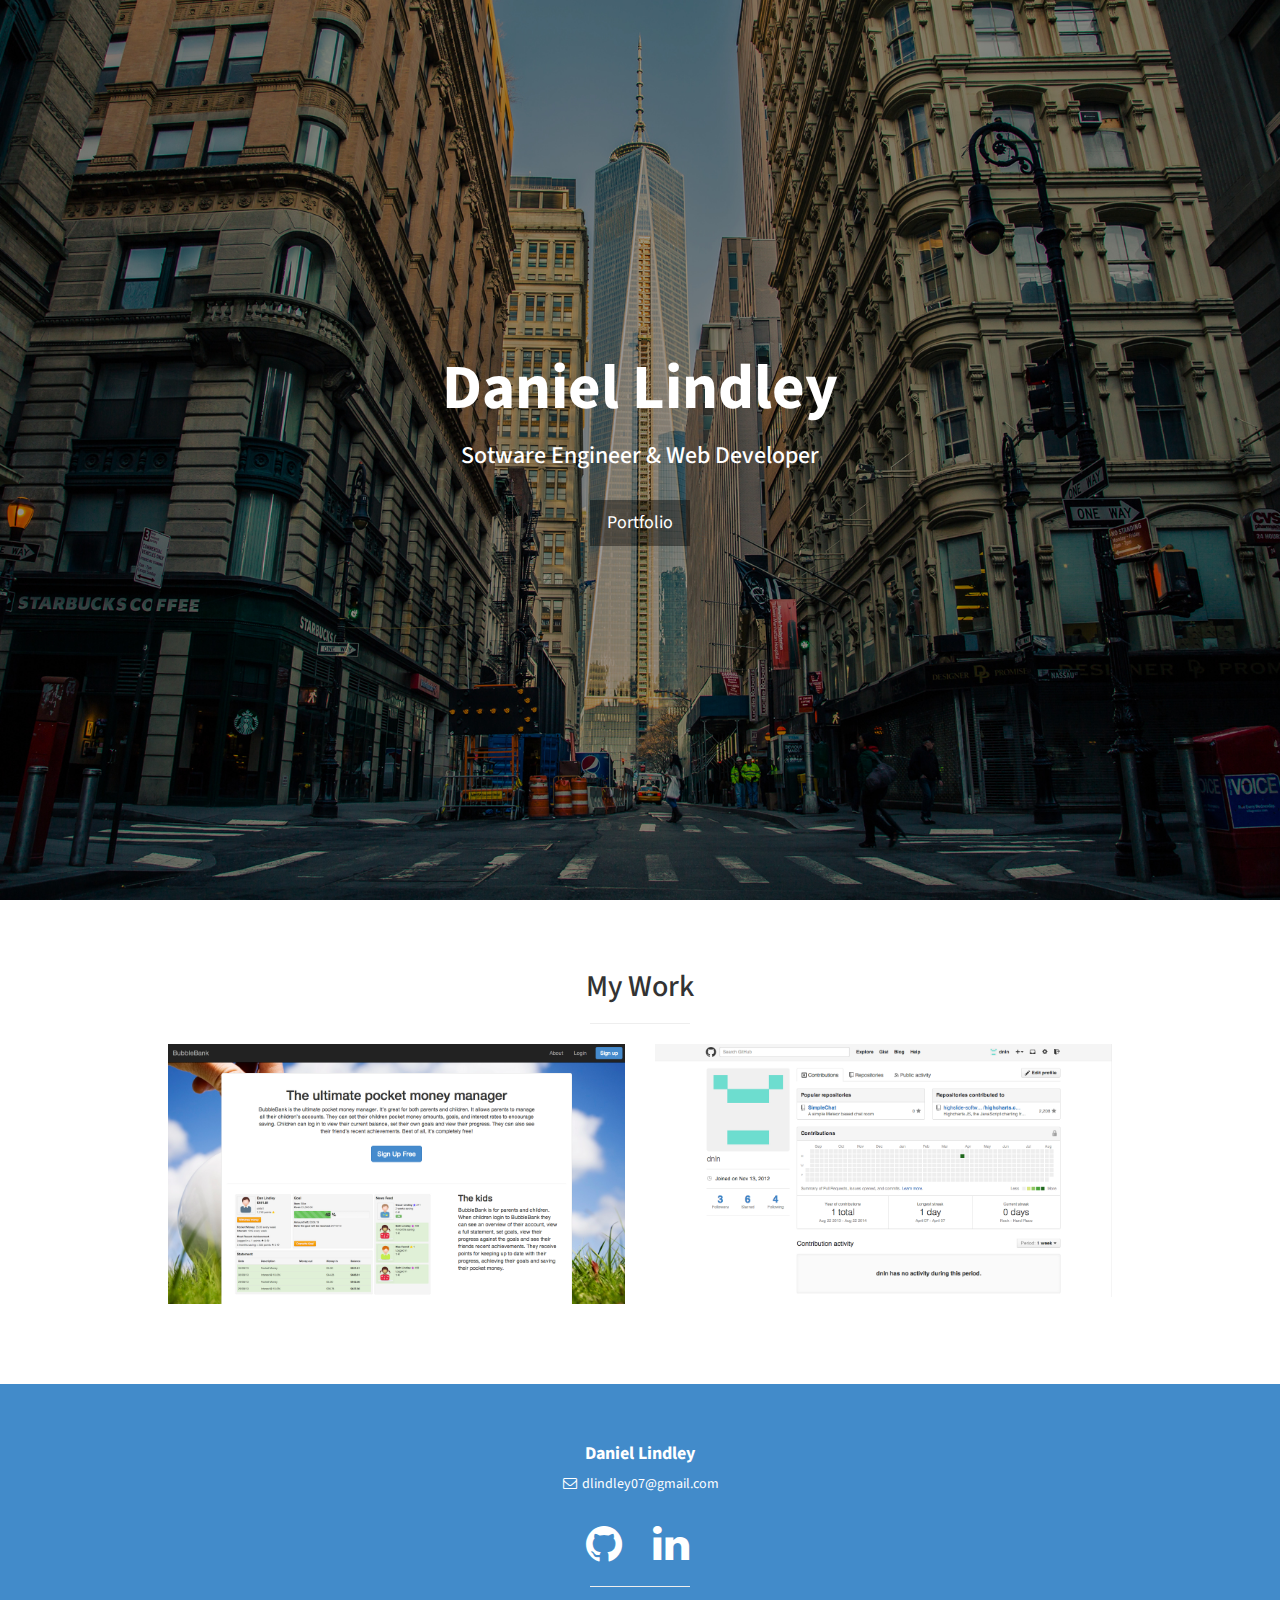
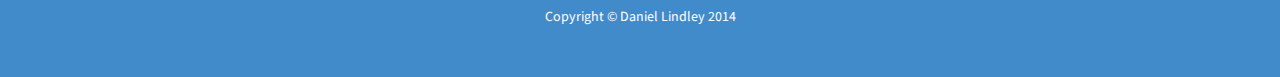
==== index.html @ fd686395 "Inital portfolio commit" ====
<!DOCTYPE html>
<html lang="en">

<head>

    <meta charset="utf-8">
    <meta http-equiv="X-UA-Compatible" content="IE=edge">
    <meta name="viewport" content="width=device-width, initial-scale=1">
    <meta name="description" content="Daniel Lindley's portfolio">
    <meta name="author" content="Daniel Lindley">

    <title>Daniel Lindley</title>

    <!-- Bootstrap Core CSS -->
    <link href="css/bootstrap.min.css" rel="stylesheet">

    <!-- Custom CSS -->
    <link href="css/app.css" rel="stylesheet">

    <!-- Custom Fonts -->
    <link href="font-awesome-4.1.0/css/font-awesome.min.css" rel="stylesheet" type="text/css">
    <link href="http://fonts.googleapis.com/css?family=Source+Sans+Pro:300,400,700,300italic,400italic,700italic" rel="stylesheet" type="text/css">

    <!-- HTML5 Shim and Respond.js IE8 support of HTML5 elements and media queries -->
    <!-- WARNING: Respond.js doesn't work if you view the page via file:// -->
    <!--[if lt IE 9]>
        <script src="https://oss.maxcdn.com/libs/html5shiv/3.7.0/html5shiv.js"></script>
        <script src="https://oss.maxcdn.com/libs/respond.js/1.4.2/respond.min.js"></script>
    <![endif]-->

</head>

<body>

    <!-- Header -->
    <header id="top" class="header">
        <div class="text-vertical-center">
            <h1>Daniel Lindley</h1>
            <h3>Sotware Engineer &amp; Web Developer</h3>
            <br>
            <a href="#portfolio" class="btn btn-dark btn-lg">Portfolio</a>
        </div>
    </header>

    <!-- Portfolio -->
    <section id="portfolio" class="portfolio">
        <div class="container">
            <div class="row">
                <div class="col-lg-10 col-lg-offset-1 text-center">
                    <h2>My Work</h2>
                    <hr class="small">
                    <div class="row">
                        <div class="col-md-6">
                            <div class="portfolio-item">
                                <a href="http://www.bubblebank.com" target="_blank">
                                    <img class="img-portfolio img-responsive" src="img/portfolio-1.png">
                                </a>
                            </div>
                        </div>
                        <div class="col-md-6">
                            <div class="portfolio-item">
                                <a href="https://github.com/dnln" target="_blank">
                                    <img class="img-portfolio img-responsive" src="img/portfolio-2.png">
                                </a>
                            </div>
                        </div>
                    </div>
                </div>
                <!-- /.col-lg-10 -->
            </div>
            <!-- /.row -->
        </div>
        <!-- /.container -->
    </section>

    <!-- Call to Action -->
    <aside class="call-to-action bg-primary">
        <div class="container">
            <div class="row">
                <div class="col-lg-10 col-lg-offset-1 text-center">
                    <h4><strong>Daniel Lindley</strong></h4>
                    <ul class="list-unstyled">
                        <li><i class="fa fa-envelope-o fa-fw"></i> dlindley07@gmail.com</li>
                    </ul>
                    <br>
                    <ul class="list-inline">
                        <li>
                            <a class="social-media" href="https://github.com/dnln" target="_blank"><i class="fa fa-github fa-fw fa-3x"></i></a>
                        </li>
                        <li>
                            <a class="social-media" href="https://www.linkedin.com/pub/daniel-lindley/30/8a0/608" target="_blank"><i class="fa fa-linkedin fa-fw fa-3x"></i></a>
                        </li>
                    </ul>
                    <hr class="small">
                    Copyright &copy; Daniel Lindley 2014
                </div>
            </div>
        </div>
    </aside>

    

    <!-- jQuery Version 1.11.0 -->
    <script src="js/jquery-1.11.0.js"></script>

    <!-- Custom Theme JavaScript -->
    <script>

    // Scrolls to the selected menu item on the page
    $(function() {
        $('a[href*=#]:not([href=#])').click(function() {
            if (location.pathname.replace(/^\//, '') == this.pathname.replace(/^\//, '') || location.hostname == this.hostname) {

                var target = $(this.hash);
                target = target.length ? target : $('[name=' + this.hash.slice(1) + ']');
                if (target.length) {
                    $('html,body').animate({
                        scrollTop: target.offset().top
                    }, 1000);
                    return false;
                }
            }
        });
    });
    </script>

</body>

</html>
---- css/app.css ----
/* Global Styles */

html,
body {
    width: 100%;
    height: 100%;
}

body {
    font-family: "Source Sans Pro","Helvetica Neue",Helvetica,Arial,sans-serif;
}

.text-vertical-center {
    display: table-cell;
    text-align: center;
    vertical-align: middle;
}

.text-vertical-center h1 {
    margin: 0;
    padding: 0;
    font-size: 4.5em;
    font-weight: 700;
}

/* Custom Button Styles */

.btn-dark {
    border-radius: 0;
    color: #fff;
    background-color: rgba(0,0,0,0.4);
}

.btn-dark:hover,
.btn-dark:focus,
.btn-dark:active {
    color: #fff;
    background-color: rgba(0,0,0,0.7);
}

.btn-light {
    border-radius: 0;
    color: #333;
    background-color: rgb(255,255,255);
}

.btn-light:hover,
.btn-light:focus,
.btn-light:active {
    color: #333;
    background-color: rgba(255,255,255,0.8);
}

/* Custom Horizontal Rule */

hr.small {
    max-width: 100px;
}

/* Header */

.header {
    display: table;
    position: relative;
    width: 100%;
    height: 100%;
    background: url(../img/bg.jpg) no-repeat center center scroll;
    -webkit-background-size: cover;
    -moz-background-size: cover;
    background-size: cover;
    -o-background-size: cover;
    color: #fff;
}

/* Portfolio */

.portfolio {
    padding: 50px 0;
}

.portfolio-item {
    margin-bottom: 30px;
}

.img-portfolio {
    margin: 0 auto;
}

.img-portfolio:hover {
    opacity: 0.8;
}

/* Footer */

.call-to-action {
    padding: 50px 0;
}

.call-to-action .btn {
    margin: 10px;
}

.social-media {
    color: #fff;
}
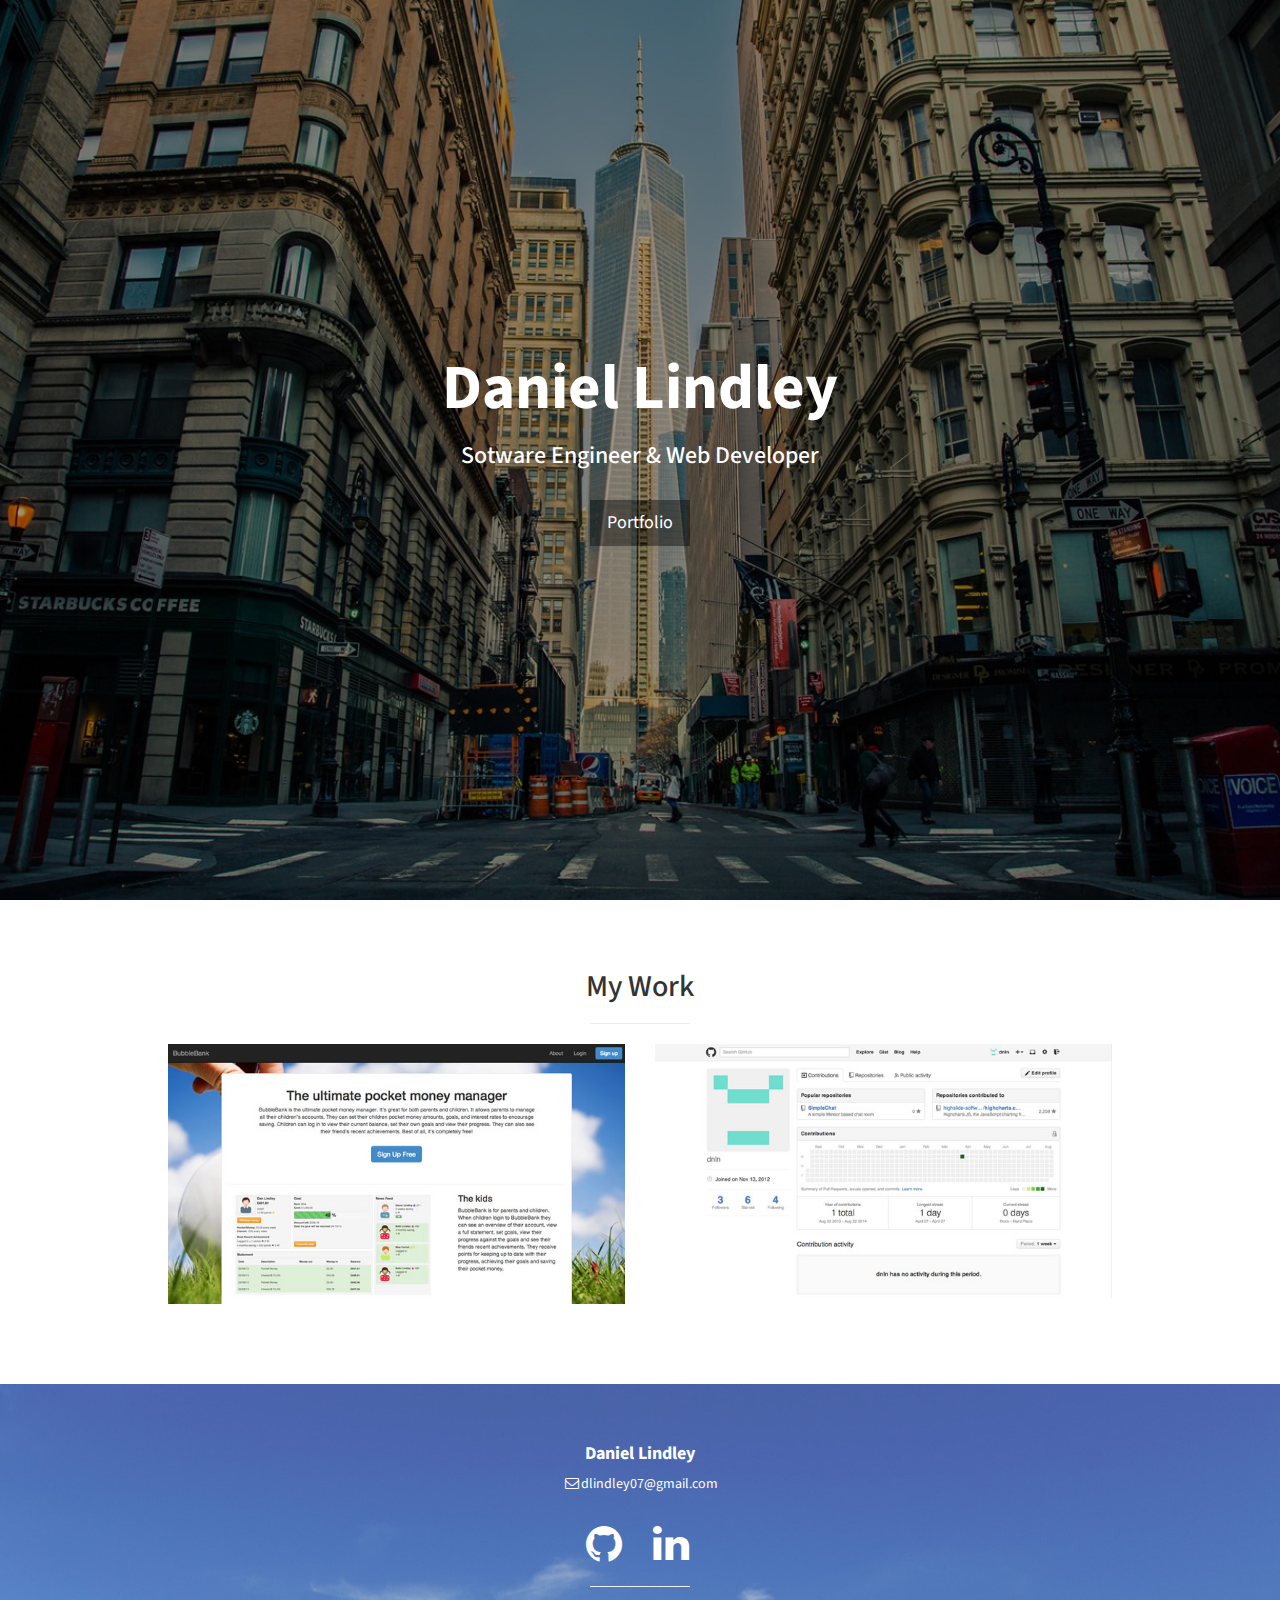
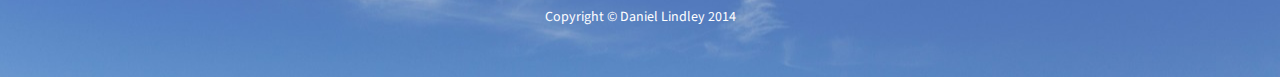
==== commit 4b9ca65d: "Change footer image. Reduce porfolio image size and main image." ====
--- a/index.html
+++ b/index.html
@@ -53,14 +53,14 @@
                         <div class="col-md-6">
                             <div class="portfolio-item">
                                 <a href="http://www.bubblebank.com" target="_blank">
-                                    <img class="img-portfolio img-responsive" src="img/portfolio-1.png">
+                                    <img class="img-portfolio img-responsive" src="img/portfolio-1.jpg">
                                 </a>
                             </div>
                         </div>
                         <div class="col-md-6">
                             <div class="portfolio-item">
                                 <a href="https://github.com/dnln" target="_blank">
-                                    <img class="img-portfolio img-responsive" src="img/portfolio-2.png">
+                                    <img class="img-portfolio img-responsive" src="img/portfolio-2.jpg">
                                 </a>
                             </div>
                         </div>
@@ -80,7 +80,7 @@
                 <div class="col-lg-10 col-lg-offset-1 text-center">
                     <h4><strong>Daniel Lindley</strong></h4>
                     <ul class="list-unstyled">
-                        <li><i class="fa fa-envelope-o fa-fw"></i> dlindley07@gmail.com</li>
+                        <li><a href="mailto:dlindley07@gmail.com" class="social-media"><i class="fa fa-envelope-o fa-fw"></i>dlindley07@gmail.com</a></li>
                     </ul>
                     <br>
                     <ul class="list-inline">
--- a/css/app.css
+++ b/css/app.css
@@ -94,6 +94,7 @@
 
 .call-to-action {
     padding: 50px 0;
+    background: url(../img/footer.jpg) no-repeat center center scroll;
 }
 
 .call-to-action .btn {
@@ -102,4 +103,8 @@
 
 .social-media {
     color: #fff;
+}
+
+.social-media:hover {
+    color: #fff;
 }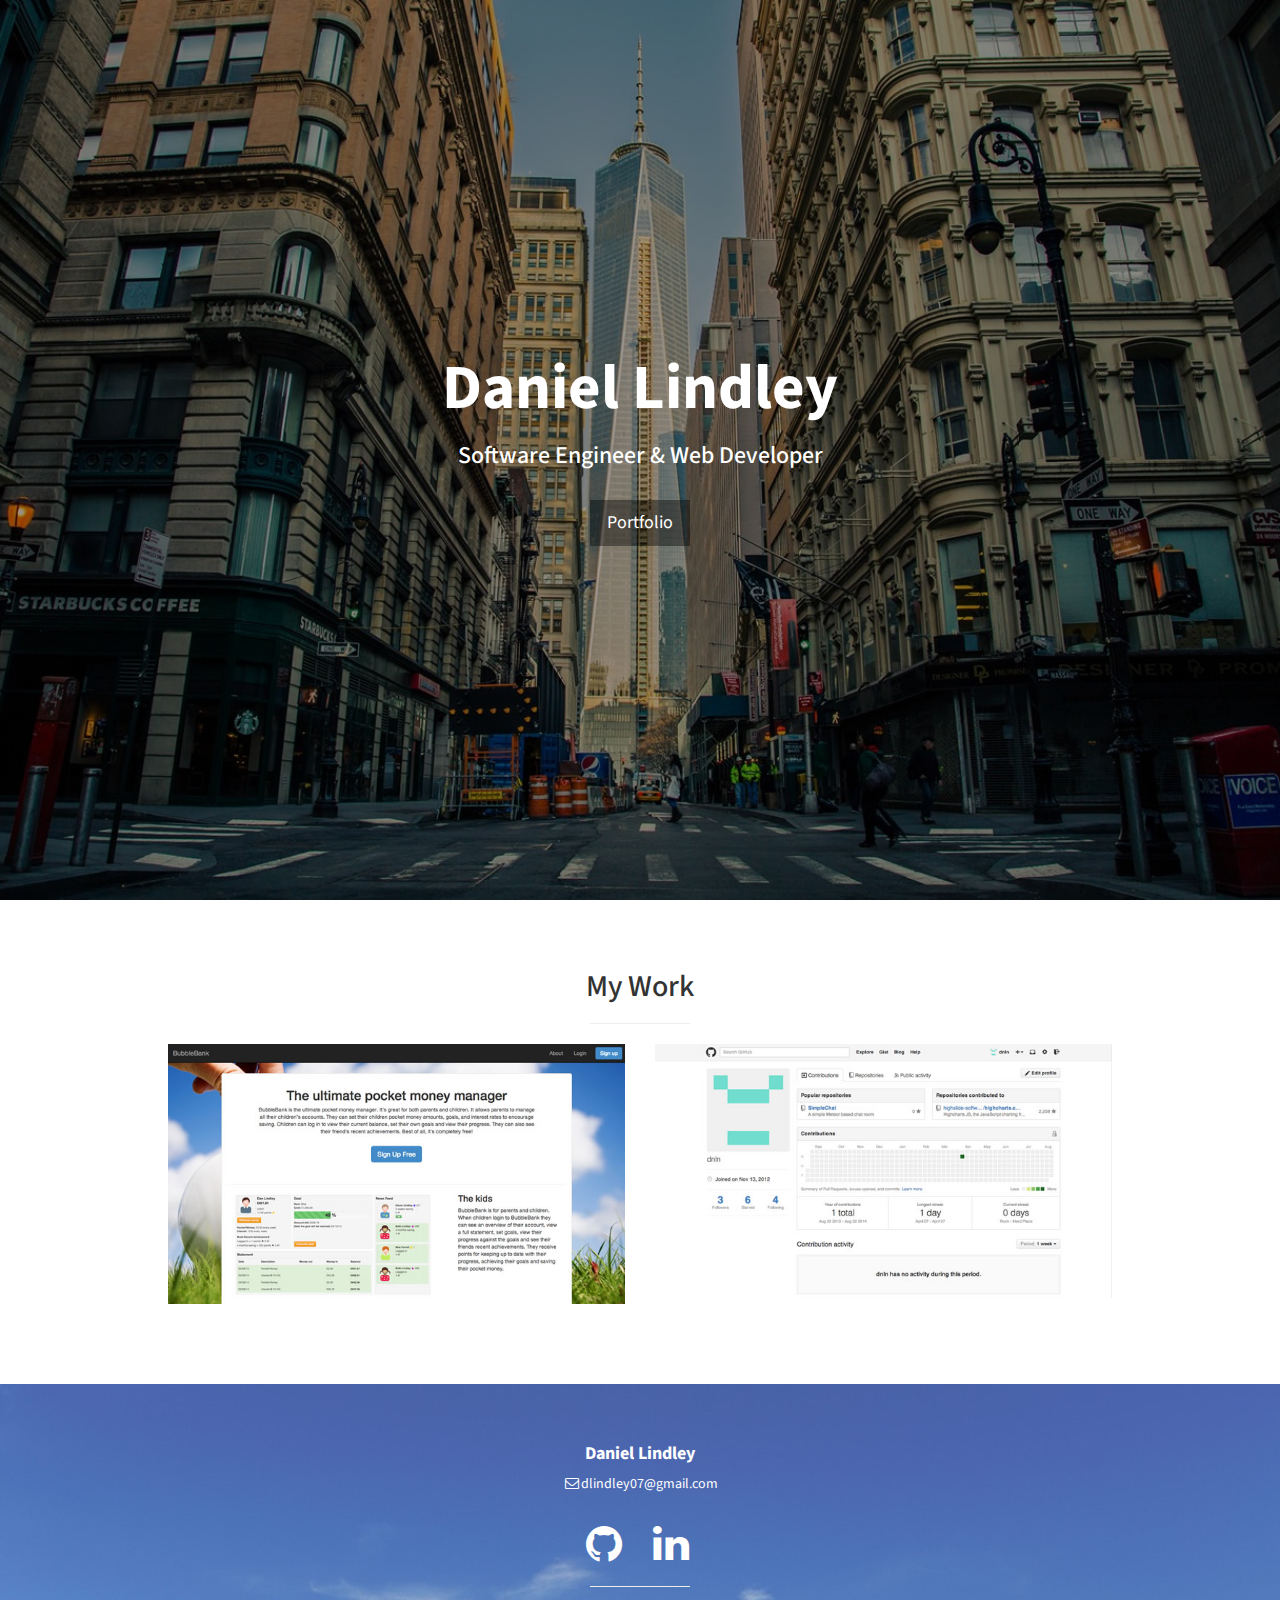
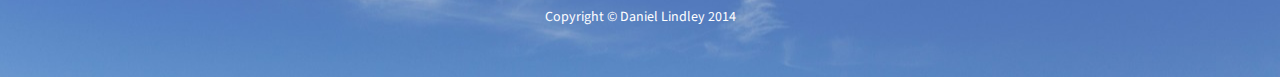
==== commit 4ddd8442: "Fix typo in index.html" ====
--- a/index.html
+++ b/index.html
@@ -36,7 +36,7 @@
     <header id="top" class="header">
         <div class="text-vertical-center">
             <h1>Daniel Lindley</h1>
-            <h3>Sotware Engineer &amp; Web Developer</h3>
+            <h3>Software Engineer &amp; Web Developer</h3>
             <br>
             <a href="#portfolio" class="btn btn-dark btn-lg">Portfolio</a>
         </div>
--- a/css/app.css
+++ b/css/app.css
@@ -95,6 +95,10 @@
 .call-to-action {
     padding: 50px 0;
     background: url(../img/footer.jpg) no-repeat center center scroll;
+    -webkit-background-size: cover;
+    -moz-background-size: cover;
+    background-size: cover;
+    -o-background-size: cover;
 }
 
 .call-to-action .btn {
